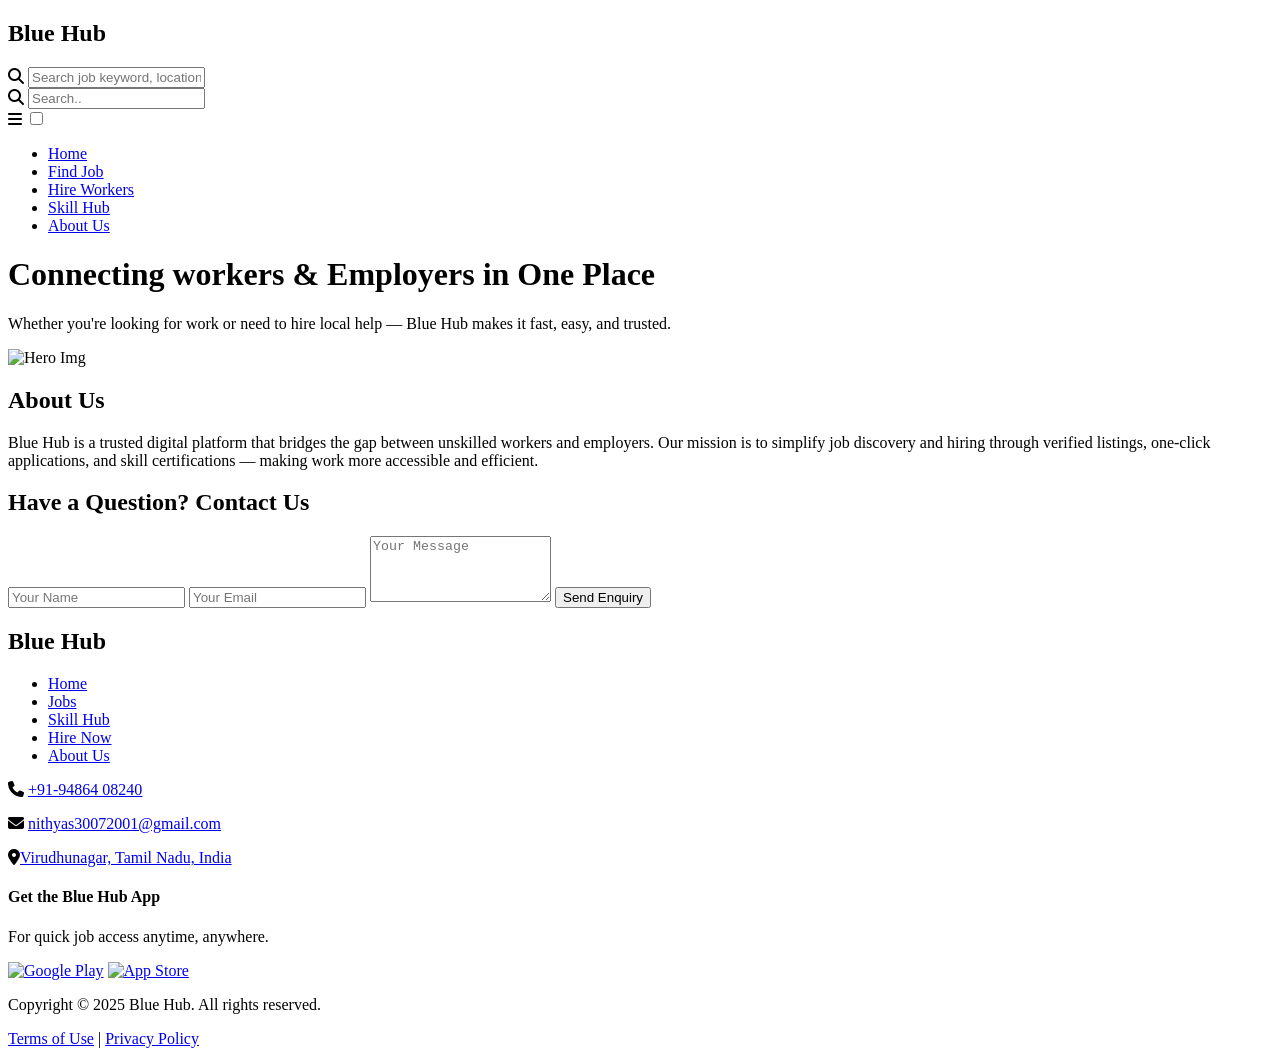
==== about-us.html @ 9ada6f5f "Add files via upload" ====
<!DOCTYPE html>
<html lang="en">

<head>
    <meta charset="UTF-8">
    <meta name="viewport" content="width=device-width, initial-scale=1.0">
    <title>Blue Hub - About Us</title>
    <link rel="shortcut icon" href="./images/logo.png" type="image/x-icon">
    <link rel="stylesheet" href="./css/style.css">
    <link rel="stylesheet" href="./css/about-us.css">
    <link rel="shortcut icon" href="./images/logo.png" type="image/x-icon">
    <link rel="stylesheet" href="https://cdnjs.cloudflare.com/ajax/libs/font-awesome/6.7.2/css/all.min.css">
</head>

<body>
    <header>
        <div class="wrapper">
          <nav class="navbar">

            <div class="nav-left">
                <h1>Blue <span>Hub</span></h1>
            </div>

            <form class="nav-search-desktop">
                <i class="fa-solid fa-magnifying-glass"></i>
                <input type="text" placeholder="Search job keyword, location" />
            </form>

            <div class="nav-search-icon">
                <i class="fa-solid fa-magnifying-glass nav-search-icon"></i>
                <input type="text" placeholder="Search.." />
            </div>

            <label for="nav-btn" class="nav-icon">
                <i class="fas fa-bars"></i>
            </label>

            <input type="checkbox" id="nav-btn" />

            <ul class="nav-links">
                <li><a href="./index.html">Home</a></li>
                <li><a href="./find-job.html">Find Job</a></li>
                <li><a href="./hire-workers.html">Hire Workers</a></li>
                <li><a href="./skill-hub.html">Skill Hub</a></li>
                <li><a href="./about-us.html" class="active">About Us</a></li>
            </ul>

        </nav>

            <div id="banner">
                <div class="left_banner">
                    <!-- <form class="search-bar">
                        <input type="text" placeholder="search job keyword, location" required name="aboutKey" />
                        <button type="submit">Search</button>
                    </form> -->
                    <h1>Connecting workers & Employers in One Place</h1>
                    <p>Whether you're looking for work or need to hire local help — Blue Hub makes it fast, easy, and
                        trusted.</p>                    
                </div>
                <div class="right_banner">
                    <img src="./images/hero.png" alt="Hero Img" class="hero-img">
                </div>
            </div>
        </div>
    </header>
<main>
    <!-- About Us Section -->
<section class="about-section">
    <div class="wrapper">
      <h2>About Us</h2>
      <p>
        Blue Hub is a trusted digital platform that bridges the gap between unskilled workers and employers. Our mission is to simplify job discovery and hiring through verified listings, one-click applications, and skill certifications — making work more accessible and efficient.
      </p>
    </div>
  </section>
  
  <!-- Enquiry Section -->
  <section class="enquiry-section">
    <div class="wrapper">
      <h2>Have a Question? Contact Us</h2>
      <form class="enquiry-form">
        <input type="text" placeholder="Your Name" required />
        <input type="email" placeholder="Your Email" required />
        <textarea rows="4" placeholder="Your Message" required></textarea>
        <button type="submit">Send Enquiry</button>
      </form>
    </div>
  </section>
</main>  

 <!-- Footer -->
 <footer class="site-footer">
  <div class="wrapper">
    <div class="footer-grid">
      <div class="footer-brand">
        <h2>Blue <span>Hub</span></h2>
        <ul>
          <li><a href="./index.html">Home</a></li>
          <li><a href="./job.html">Jobs</a></li>
          <li><a href="./skill.html">Skill Hub</a></li>
          <li><a href="./hire.html">Hire Now</a></li>
          <li><a href="./about.html">About Us</a></li>
        </ul>
      </div>
      <div class="footer-contact">
        <p><i class="fa-solid fa-phone"></i> <a href="tel:+919486408240" target="_blank">+91-94864 08240</a></p>
        <p><i class="fa-solid fa-envelope"></i> <a
            href="mailto:nithyas30072001@gmail.com" target="_blank">nithyas30072001@gmail.com</a></p>
        <p><i class="fa-solid fa-location-dot"></i><a href="https://maps.app.goo.gl/eNavv5DZZDkEPpbL9" target="_blank">Virudhunagar,
            Tamil Nadu, India</a></p>
      </div>
      <div class="footer-app">
        <h4>Get the Blue Hub App</h4>
        <p>For quick job access anytime, anywhere.</p>
        <div class="store-buttons">
          <a href="https://play.google.com/store/apps?hl=en" target="_blank"><img src="./images/g_play.png" alt="Google Play"></a>
          <a href="https://www.apple.com/in/app-store/" target="_blank"><img src="./images/app-store.png" alt="App Store"></a>
        </div>
      </div>
    </div>
    <div class="footer-bottom">
      <p>Copyright © 2025 Blue Hub. All rights reserved.</p>
      <p><a href="#">Terms of Use</a> | <a href="#">Privacy Policy</a></p>
    </div>
  </div>
</footer>

</body>
</html>
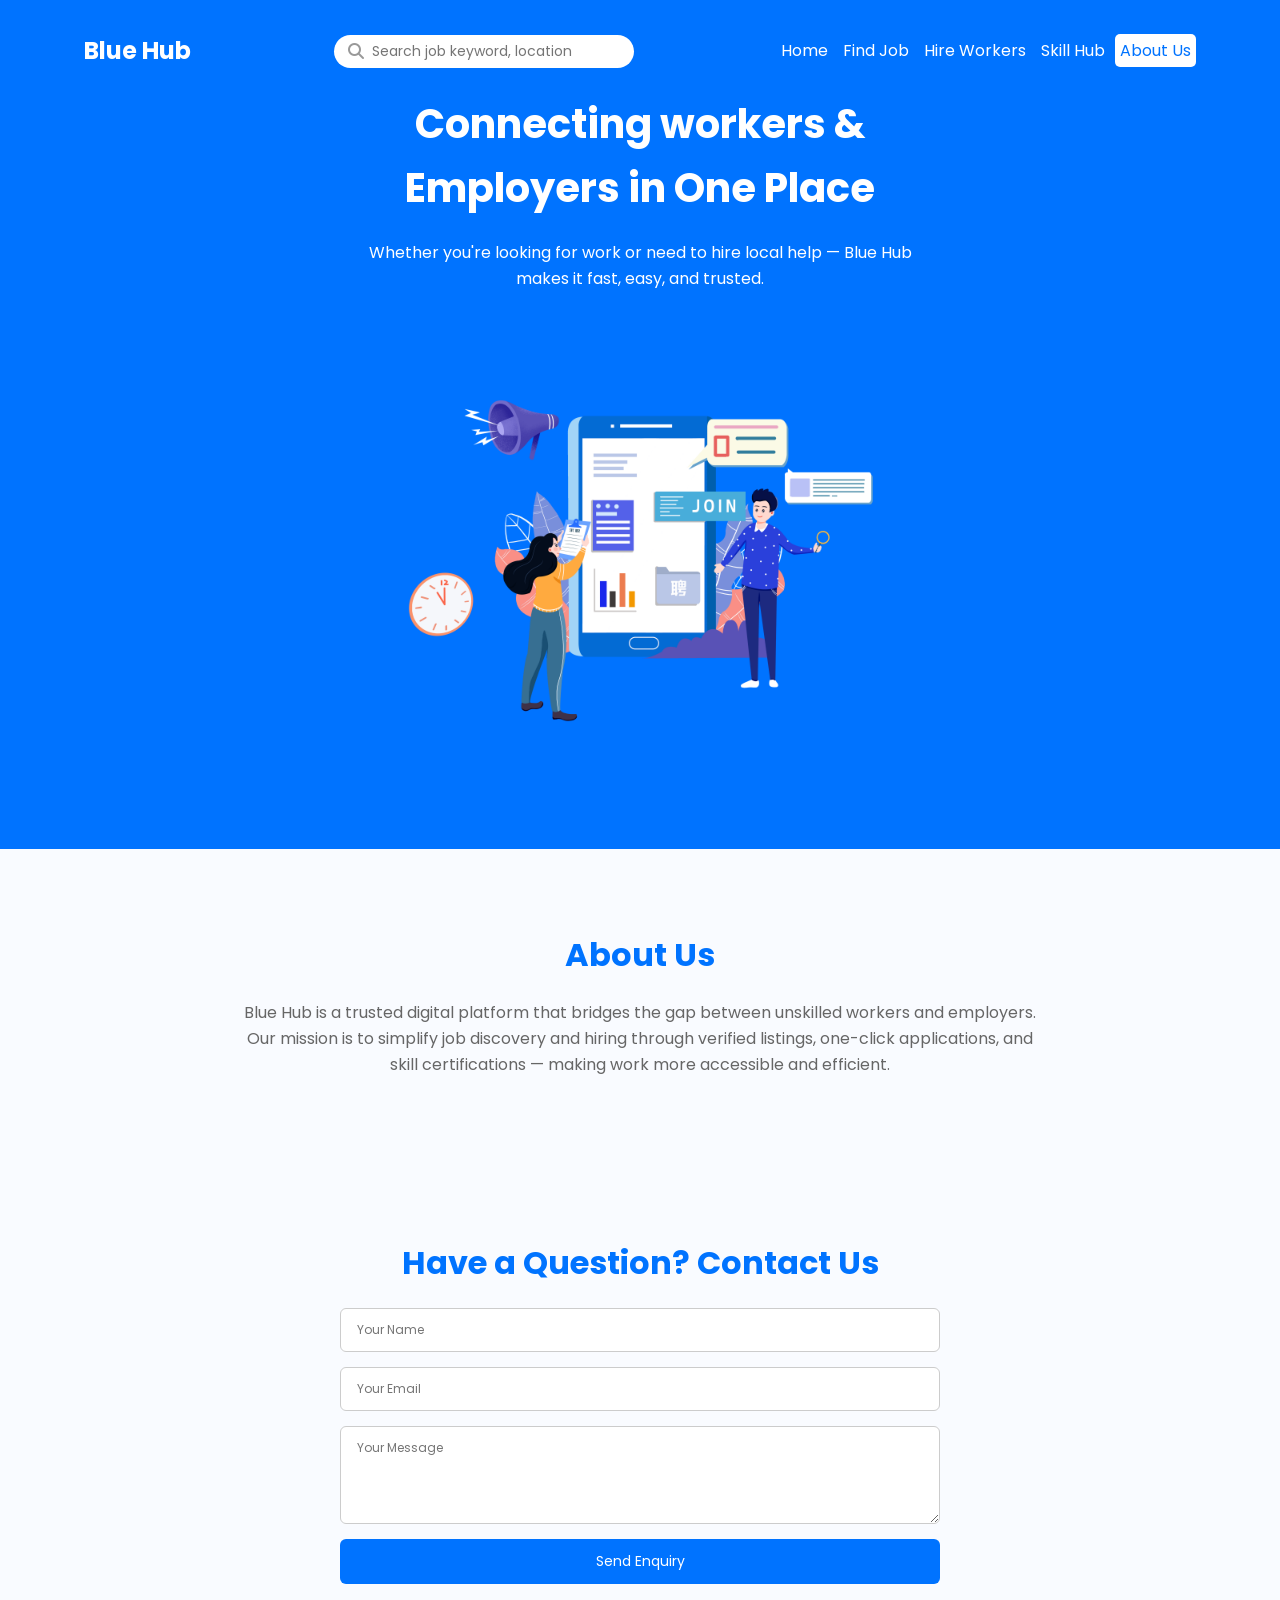
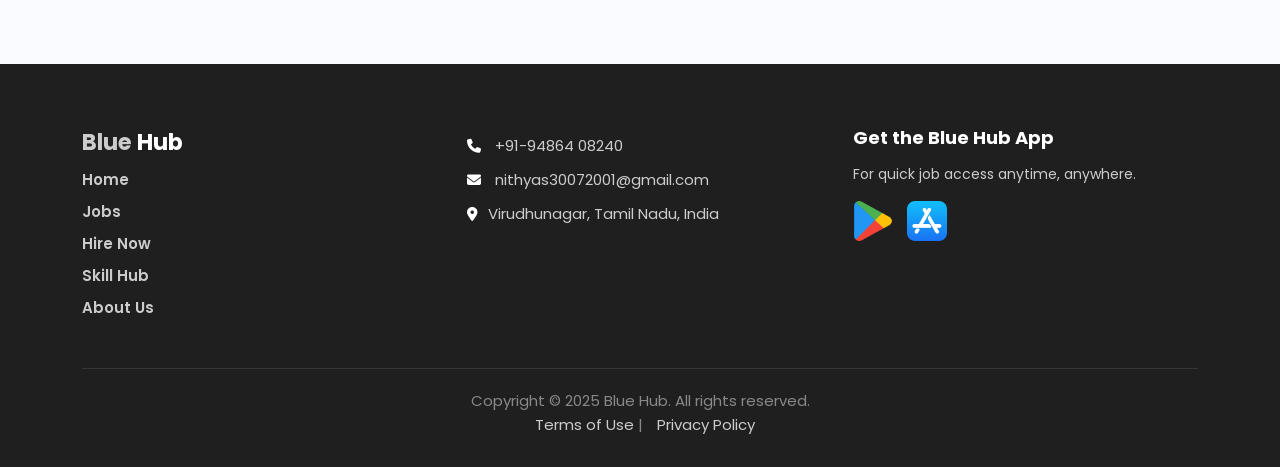
==== commit 6765011b: "Updated Bluehub" ====
--- a/about-us.html
+++ b/about-us.html
@@ -96,10 +96,10 @@
         <h2>Blue <span>Hub</span></h2>
         <ul>
           <li><a href="./index.html">Home</a></li>
-          <li><a href="./job.html">Jobs</a></li>
-          <li><a href="./skill.html">Skill Hub</a></li>
-          <li><a href="./hire.html">Hire Now</a></li>
-          <li><a href="./about.html">About Us</a></li>
+            <li><a href="./find-job.html">Jobs</a></li>           
+            <li><a href="./hire-workers.html">Hire Now</a></li>
+            <li><a href="./skill-hub.html">Skill Hub</a></li>
+            <li><a href="./about-us.html">About Us</a></li>
         </ul>
       </div>
       <div class="footer-contact">
--- a/css/style.css
+++ b/css/style.css
@@ -0,0 +1,688 @@
+@import url("https://fonts.googleapis.com/css2?family=Poppins:wght@300;400;600;700&display=swap");
+
+:root {
+    --blue: #0073ff;
+    --light-blue: #e6f0ff;
+    --white: #ffffff;
+    --dark: #1f1f1f;
+    --gray: #f8f8f8;
+    --text-color: #333;
+    --text-color-light: #666;
+    --border-radius: 5px;
+    --shadow: rgba(0, 0, 0, 0.1);
+    --font-size: 16px;
+    --max-width: 1200px;
+
+    --fs-10: 10px;
+    --fs-12: 12px;
+    --fs-14: 14px;
+    --fs-16: 16px;
+    --fs-18: 18px;
+    --fs-20: 20px;
+    --fs-22: 22px;
+    --fs-24: 24px;
+    --fs-32: 32px;
+    --fs-40: 40px;
+    --fw-300: 300;
+    --fw-400: 400;
+    --fw-600: 600;
+    --fw-700: 700;
+}
+
+* {
+    margin: 0;
+    padding: 0;
+    box-sizing: border-box;
+    font-family: 'Poppins', sans-serif;
+}
+
+body {
+    width: 100%;
+    overflow-x: hidden;
+    background-color: var(--white);
+    color: var(--text-color);
+    line-height: 1.6;
+}
+
+.wrapper {
+    width: 90%;
+    max-width: var(--max-width);
+    margin: auto;
+    overflow-x: hidden;
+}
+
+a {
+    text-decoration: none;
+    color: var(--blue);
+    transition: all 0.3s ease;
+}
+
+a:hover {
+    color: var(--dark);
+}
+
+/* Header and Navigation */
+header {
+    background-color: var(--blue);
+    color: var(--white);
+    padding: 20px 0 60px;
+    position: relative;
+    overflow-x: hidden;
+}
+
+/* Navbar */
+.navbar {
+    display: flex;
+    justify-content: space-between;
+    align-items: center;
+    background: #0073ff;
+    padding: 12px 20px;
+    /* position: relative; */
+    flex-wrap: wrap;
+}
+
+/* Logo */
+.nav-left h1 {
+    color: white;
+    font-size: 24px;
+    margin: 0;
+    white-space: nowrap;
+}
+
+.nav-search-icon {
+    display: flex;
+    /* align-items: left; */
+    /* justify-content: flex-start; */
+    background: white;
+    border-radius: 50px;
+    padding: 4px 0px;
+    max-width: 300px;
+    flex: 1;
+    /* margin: 0 20px; */
+}
+
+.nav-search-icon i {
+    color: var(--blue);
+    margin-right: 0;
+    /* margin-right: 2px; */
+}
+
+.nav-search-icon input {
+    border: none;
+    background-color: #ffffff;
+    outline: none;
+    font-size: 14px;
+    width: 80%;
+    height: auto;
+    margin-left: 0;
+}
+
+
+/* Desktop Search Bar (centered) */
+.nav-search-desktop {
+    display: flex;
+    align-items: center;
+    background: white;
+    border-radius: 50px;
+    padding: 6px 14px;
+    max-width: 300px;
+    flex: 1;
+    margin: 0 20px;
+}
+
+.nav-search-desktop i {
+    color: #999;
+    margin-right: 8px;
+}
+
+.nav-search-desktop input {
+    border: none;
+    outline: none;
+    font-size: 14px;
+    width: 100%;
+}
+
+
+.nav-icon,
+#nav-btn,
+.nav-search-icon {
+    display: none;
+
+}
+
+nav .navbar {
+    display: flex;
+    align-items: center;
+    gap: 5px;
+}
+
+.navbar ul {
+    display: flex;
+    list-style: none;
+    font-size: var(--fs-16);
+    gap: 5px;
+}
+
+.navbar ul li a {
+    color: var(--white);
+    width: auto;
+    padding: 5px 5px;
+    border-radius: var(--border-radius);
+    transition: all 0.3s ease;
+}
+
+.navbar ul a.active {
+    background-color: var(--white);
+    color: var(--blue);
+}
+
+/* Responsive */
+@media (max-width: 768px) {
+
+    /* Hide desktop nav & search */
+    .nav-search-desktop {
+        display: none;
+    }
+
+    /* Show icons on mobile */
+    .nav-icon,
+    .nav-search-icon {
+        display: block;
+    }
+
+    .navbar {
+        display: flex;
+        overflow-x: hidden;
+    }
+
+    .navbar .nav-links {
+        display: flex;
+        list-style: none;
+        gap: 20px;
+        font-size: var(--fs-12);
+        margin: 10px;
+        position: absolute;
+        flex-direction: column;
+        align-items: end;
+        top: 85px;
+        right: -100%;
+        background-color: var(--blue);
+        box-shadow: 0px 0px 10px var(--shadow);
+        width: 100%;
+        margin: 0px;
+        padding: 20px 0px;
+        transition-duration: 0.7s;
+        overflow: hidden;
+    }
+
+    .navbar ul a {
+        padding: 10px 20px;
+        color: var(--white);
+        font-size: var(--fs-16);
+    }
+
+    .navbar ul li {
+        margin-right: 10%;
+    }
+
+    #nav-btn:checked~ul {
+        right: 0px;
+    }
+
+    #banner .left_banner h1 {
+        margin-top: 20px;
+        font-size: var(--fs-32);
+    }
+
+    .nav-search-icon {
+        display: flex;
+        align-items: left;
+        align-content: flex-start;
+        justify-content: left;
+        background: white;
+        border-radius: 50px;
+        padding: 6px 14px;
+        flex: 1;
+        margin: 0 20px;
+    }
+
+    .nav-search-icon i {
+        color: #999;
+        margin-left: 8px;
+        /* margin-right: 8px; */
+    }
+
+    .nav-search-icon input {
+        border: none;
+        outline: none;
+        background-color: transparent;
+        font-size: var(--fs-12);
+        width: 60%;
+        /* margin-right: 8px; */
+    }
+
+
+}
+
+@media (max-width: 425px) {
+
+    #banner .left_banner h1 {
+        margin-top: 20px;
+        font-size: var(--fs-24);
+    }
+
+    #banner .left_banner p {
+        font-size: var(--fs-14);
+    }
+
+    .nav-search-icon input {
+        /* display: none; */
+        width: 50px;
+        font-size: var(--fs-12);
+        height: auto;
+    }
+
+    .nav-search-icon {
+        display: flex;
+        align-items: center;
+        background: white;
+        border-radius: 50px;
+        padding: 6px 14px;
+        flex: 1;
+        margin: 0 20px;
+    }
+
+    .nav-search-icon i {
+        color: #999;
+        margin-left: 8px;
+        margin-right: 8px;
+    }
+
+    .nav-search-icon input {
+        border: none;
+        outline: none;
+        background-color: transparent;
+        font-size: var(--fs-12);
+        width: 60%;
+        margin-right: 8px;
+    }
+
+    .navbar .nav-left h1 {
+        font-size: var(--fs-18);
+    }
+
+    .nav-search-icon i {
+        display: block;
+    }
+
+    .nav-search-icon {
+        width: 10px;
+        padding: 4px 0px;
+    }
+
+}
+
+
+.hero-img {
+    width: 100%;
+    max-width: 600px;
+    height: auto;
+    border-radius: 10px;
+}
+
+/* .search-bar {
+    display: flex;
+    justify-content: center;
+    padding: 20px;
+  }
+  
+  .input-wrapper {
+    position: relative;
+    width: 100%;
+    max-width: 600px;
+  }
+  
+  .input-wrapper i {
+    position: absolute;
+    top: 50%;
+    left: 14px;
+    transform: translateY(-50%);
+    color: #888;
+    font-size: 16px;
+    
+  }
+  
+  .input-wrapper input {
+    width: 100%;
+    padding: 12px 16px 12px 42px;
+    font-size: 16px;
+    color: var(--text-color-light);
+    border-radius: 8px;
+    border: none;
+    outline: none;
+    box-shadow: 0 2px 5px rgba(0, 0, 0, 0.1);
+  }
+  
+  
+  @media (max-width: 600px) {
+    .search-bar {
+      flex-direction: column;
+      align-items: stretch;
+    }
+
+    .input-wrapper input {
+
+        font-size: 10px;
+        padding: 20px 0;;
+    }
+    .input-wrapper input::placeholder {
+        color: transparent;
+      }
+  }
+   */
+
+
+#banner {
+    display: flex;
+    flex-wrap: wrap;
+    align-items: center;
+    align-content: center;
+    margin: 10px 0;
+    justify-content: space-between;
+    gap: 40px;
+}
+
+#banner .left_banner {
+    max-width: 550px;
+    text-align: center;
+    display: flex;
+    flex-direction: column;
+    align-items: center;
+    justify-content: center;
+    gap: 10px;
+    margin: 0 auto;
+}
+
+#banner .right_banner {
+    width: 90%;
+    max-width: 600px;
+    text-align: center;
+    margin: 10px auto;
+}
+
+#banner .btn-banner {
+    padding: 12px 20px;
+    background-color: var(--white);
+    /* color: var(--white); */
+    border: none;
+    border-radius: var(--border-radius);
+    font-size: var(--fs-16);
+    font-weight: var(--fw-600);
+    cursor: pointer;
+    transition: all 0.3s ease;
+}
+
+#banner .btn-banner a {
+    color: var(--blue);
+    text-decoration: none;
+}
+
+#banner h1 {
+    font-size: var(--fs-40);
+    font-weight: var(--fw-700);
+    margin-bottom: 10px;
+}
+
+#banner p {
+    font-size: var(--fs-16);
+    max-width: 600px;
+    margin-bottom: 20px;
+}
+
+#banner .left_banner p {
+    font-size: var(--fs-16);
+    max-width: 600px;
+    margin-bottom: 20px;
+}
+
+#banner .right_banner img {
+    width: 100%;
+    max-width: 600px;
+    height: auto;
+    border-radius: 10px;
+}
+
+.search-box {
+    display: flex;
+    align-items: center;
+    justify-content: center;
+    gap: 10px;
+}
+
+.search-bar {
+    width: 70%;
+    display: flex;
+    gap: 10px;
+    flex-wrap: wrap;
+}
+
+.search-bar input {
+    flex: 1;
+    padding: 10px;
+    border: none;
+    border-radius: var(--border-radius);
+}
+
+.search-bar button {
+    padding: 10px 20px;
+    background-color: var(--dark);
+    color: var(--white);
+    border: none;
+    border-radius: var(--border-radius);
+    cursor: pointer;
+    transition: 0.3s;
+}
+
+.search-bar button:hover {
+    transform: scale(1.05);
+}
+
+
+/* Feature Cards */
+/* .feature-cards {
+    background-color: #f5faff;
+    padding: 60px 0;
+    display: flex;
+    flex-direction: column;
+    gap: 40px;
+}
+
+.feature-card.large {
+    background-color: #0073ff;
+    color: #fff;
+    padding: 40px 20px;
+    border-radius: 15px;
+    display: flex;
+    flex-wrap: wrap;
+    justify-content: space-evenly;
+    align-items: center;
+    gap: 20px;
+}
+
+.feature-card.large .feature-card-img img {
+    width: 300px;
+    height: auto;
+    border-radius: 10px;
+}
+
+.feature-card.large .feature-card-text {
+    max-width: 400px;
+}
+
+.feature-grid {
+    display: grid;
+    grid-template-columns: repeat(auto-fit, minmax(240px, 1fr));
+    gap: 20px;
+}
+
+.feature-card {
+    background-color: #0073ff;
+    color: #fff;
+    padding: 30px;
+    border-radius: 15px;
+    display: flex;
+    flex-direction: row;
+    gap: 20px;
+    align-items: center;
+    flex-wrap: wrap;
+}
+
+.feature-card-text {
+    flex: 1;
+    text-align: center;
+}
+
+.feature-card-img img {
+    width: 150px;
+    height: auto;
+    border-radius: 10px;
+} */
+
+
+/* Global */
+.primary-btn {
+    display: inline-block;
+    margin-top: 10px;
+    padding: 8px 14px;
+    background-color: #fff;
+    color: #0073ff;
+    border: none;
+    border-radius: 5px;
+    font-weight: 600;
+    text-align: center;
+    transition: 0.3s;
+}
+
+.primary-btn:hover {
+    background-color: #e6f0ff;
+}
+
+.sec-head {
+    font-size: 28px;
+    color: var(--blue);
+    font-weight: 600;
+    margin-bottom: 5px;
+}
+
+.sub-para {
+    font-size: 16px;
+    color: var(--text-color-light);
+    margin-bottom: 50px;
+}
+
+
+
+/* Footer */
+.site-footer {
+    background-color: var(--dark);
+    color: #ccc;
+    padding: 60px 20px 30px;
+    font-size: 15px;
+}
+
+.footer-grid {
+    display: grid;
+    grid-template-columns: repeat(auto-fit, minmax(250px, 1fr));
+    gap: 40px;
+    margin-bottom: 40px;
+}
+
+.footer-brand h2 span {
+    color: #fff;
+}
+
+.footer-brand ul {
+    list-style: none;
+    padding: 0;
+}
+
+.footer-brand ul li a {
+    color: #ccc;
+    margin: 8px 0;
+    display: block;
+    font-weight: 600;
+    text-decoration: none;
+}
+
+.footer-brand ul li a:hover {
+    color: #fff;
+}
+
+.footer-contact p {
+    margin: 10px 0;
+}
+
+.footer-contact i {
+    margin-right: 10px;
+    color: var(--blue);
+}
+
+.footer-app h4 {
+    font-size: 18px;
+    color: #fff;
+    margin-bottom: 10px;
+}
+
+.footer-app p {
+    color: #ccc;
+    font-size: 14px;
+    margin-bottom: 15px;
+}
+
+.store-buttons a img {
+    height: 40px;
+    margin-right: 10px;
+    transition: transform 0.3s ease;
+}
+
+.store-buttons a img:hover {
+    transform: scale(1.05);
+}
+
+.footer-bottom {
+    border-top: 1px solid rgba(255, 255, 255, 0.1);
+    padding-top: 20px;
+    text-align: center;
+    color: #888;
+}
+
+.footer-contact a {
+    color: #ccc;
+    text-decoration: none;
+}
+
+.footer-contact a:hover {
+    text-decoration: underline;
+}
+
+.footer-contact i {
+    color: var(--white);
+    font-size: 14px;
+}
+
+.footer-bottom a {
+    color: #ccc;
+    margin-left: 10px;
+    text-decoration: none;
+}
+
+.footer-bottom a:hover {
+    text-decoration: underline;
+}
+
+@media screen and (max-width: 450px) {
+    .sec-head {
+        font-size: 20px;
+    }
+
+}
--- a/css/about-us.css
+++ b/css/about-us.css
@@ -0,0 +1,75 @@
+/* --- Additional Section Styles --- */
+.about-section,
+.enquiry-section {
+  padding: 80px 20px;
+  background-color: #f9fbff;
+  text-align: center;
+}
+
+.about-section h2,
+.enquiry-section h2 {
+  font-size: var(--fs-32);
+  color: var(--blue);
+  margin-bottom: 20px;
+}
+
+.about-section p {
+  max-width: 800px;
+  margin: 0 auto;
+  font-size: var(--fs-16);
+  color: var(--text-color-light);
+}
+
+.enquiry-form {
+  max-width: 600px;
+  margin: 0 auto;
+  display: flex;
+  flex-direction: column;
+  gap: 15px;
+}
+
+
+.enquiry-form input,
+.enquiry-form textarea {
+  padding: 12px 16px;
+  border: 1px solid #ccc;
+  border-radius: 6px;
+  font-size: 12px;
+  resize: vertical;
+}
+
+.enquiry-form button {
+  padding: 12px 20px;
+  background-color: var(--blue);
+  color: #fff;
+  border: none;
+  border-radius: 6px;
+  font-size: 14px;
+  cursor: pointer;
+  transition: background-color 0.10s ease;
+}
+
+
+.enquiry-form button:hover {
+  background-color: rgb(0, 66, 221);
+}
+
+
+/* Responsive About Section */
+@media screen and (max-width: 768px) {
+  .about-section h2 {
+    font-size: var(--fs-24);
+  }
+
+  .about-section p {
+    font-size: var(--fs-14);
+    padding: 0 10px;
+  }
+
+  .enquiry-section h2 {
+    font-size: var(--fs-24);
+    color: var(--blue);
+    margin-bottom: 20px;
+  }
+
+}
